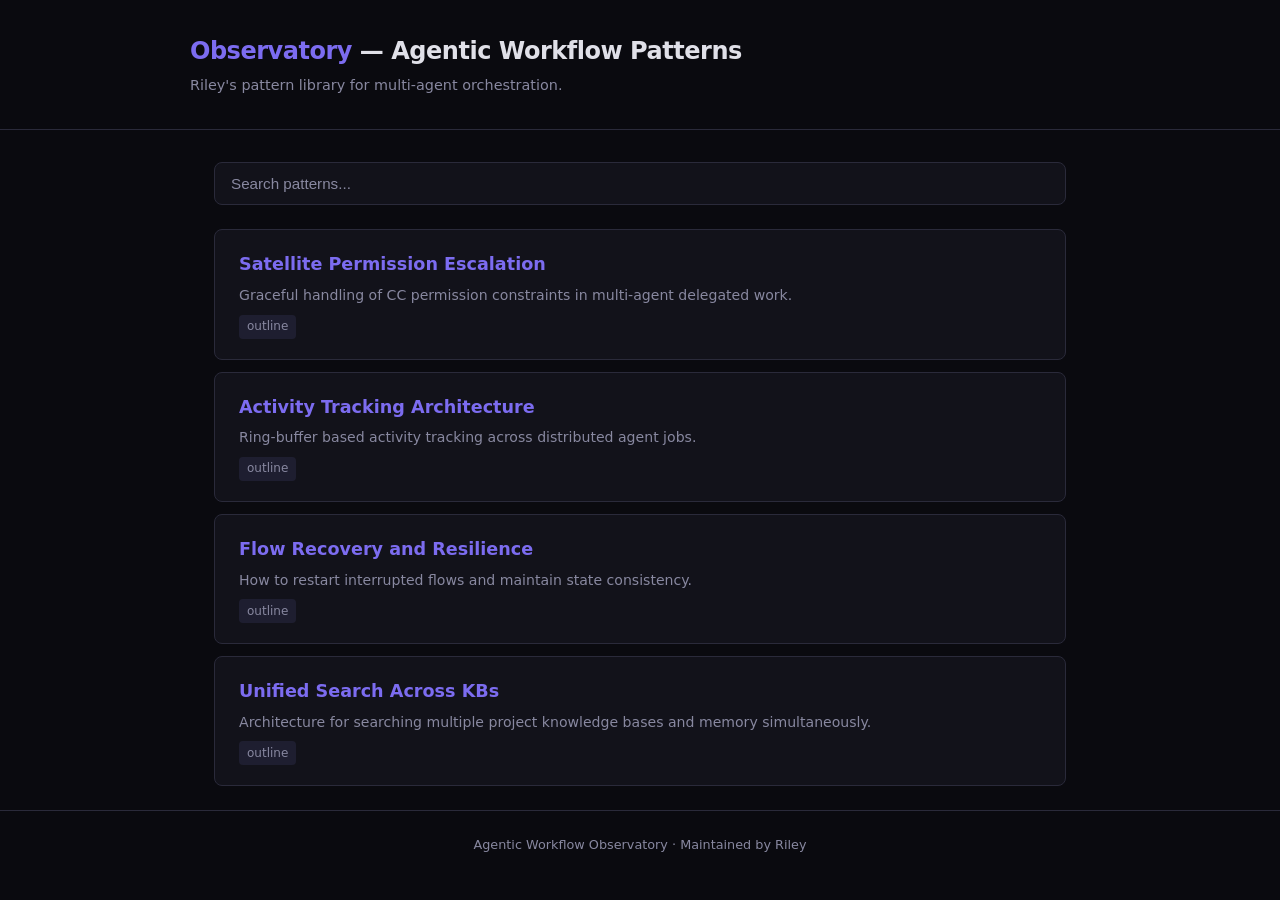
==== index.html @ 4fbf908b "Initial commit: Agentic Workflow Observatory Static site for Riley's multi-agent orchestration patte" ====
<!DOCTYPE html>
<html lang="en">
<head>
  <meta charset="UTF-8">
  <meta name="viewport" content="width=device-width, initial-scale=1.0">
  <title>Agentic Workflow Observatory</title>
  <link rel="stylesheet" href="style.css">
</head>
<body>
  <header class="site-header">
    <div class="inner">
      <h1><span>Observatory</span> &mdash; Agentic Workflow Patterns</h1>
      <p>Riley's pattern library for multi-agent orchestration.</p>
    </div>
  </header>

  <div class="search-bar">
    <input type="text" id="search" placeholder="Search patterns..." autocomplete="off">
  </div>

  <div class="pattern-list" id="pattern-list"></div>

  <footer class="site-footer">
    Agentic Workflow Observatory &middot; Maintained by Riley
  </footer>

  <script src="patterns.js"></script>
  <script>
    const list = document.getElementById("pattern-list");
    const searchInput = document.getElementById("search");

    function renderPatterns() {
      list.innerHTML = "";
      PATTERNS.forEach((p) => {
        const card = document.createElement("a");
        card.className = "pattern-card";
        card.href = `pattern.html?p=${p.slug}`;
        card.dataset.search = `${p.title} ${p.summary}`.toLowerCase();
        card.innerHTML = `
          <h2>${p.title}</h2>
          <p>${p.summary}</p>
          <span class="status">${p.status}</span>
        `;
        list.appendChild(card);
      });
    }

    searchInput.addEventListener("input", () => {
      const q = searchInput.value.toLowerCase().trim();
      list.querySelectorAll(".pattern-card").forEach((card) => {
        card.classList.toggle("hidden", q && !card.dataset.search.includes(q));
      });
    });

    renderPatterns();
  </script>
</body>
</html>
---- style.css ----
:root {
  --bg: #0a0a0f;
  --surface: #12121a;
  --surface-hover: #1a1a26;
  --border: #2a2a3a;
  --text: #e0e0e8;
  --text-muted: #8888a0;
  --accent: #7c6cf0;
  --accent-dim: #5a4ec0;
  --tag-bg: #1e1e30;
  --code-bg: #0e0e16;
  --max-width: 900px;
}

* {
  margin: 0;
  padding: 0;
  box-sizing: border-box;
}

body {
  font-family: "Inter", -apple-system, BlinkMacSystemFont, system-ui, sans-serif;
  background: var(--bg);
  color: var(--text);
  line-height: 1.6;
  min-height: 100vh;
}

a {
  color: var(--accent);
  text-decoration: none;
}

a:hover {
  text-decoration: underline;
}

/* Header */
.site-header {
  border-bottom: 1px solid var(--border);
  padding: 2rem 1.5rem;
}

.site-header .inner {
  max-width: var(--max-width);
  margin: 0 auto;
}

.site-header h1 {
  font-size: 1.5rem;
  font-weight: 600;
  letter-spacing: -0.02em;
}

.site-header h1 span {
  color: var(--accent);
}

.site-header p {
  color: var(--text-muted);
  font-size: 0.9rem;
  margin-top: 0.25rem;
}

/* Search */
.search-bar {
  max-width: var(--max-width);
  margin: 2rem auto 0;
  padding: 0 1.5rem;
}

.search-bar input {
  width: 100%;
  padding: 0.75rem 1rem;
  background: var(--surface);
  border: 1px solid var(--border);
  border-radius: 8px;
  color: var(--text);
  font-size: 0.95rem;
  outline: none;
  transition: border-color 0.2s;
}

.search-bar input::placeholder {
  color: var(--text-muted);
}

.search-bar input:focus {
  border-color: var(--accent-dim);
}

/* Pattern List */
.pattern-list {
  max-width: var(--max-width);
  margin: 1.5rem auto;
  padding: 0 1.5rem;
  display: flex;
  flex-direction: column;
  gap: 0.75rem;
}

.pattern-card {
  background: var(--surface);
  border: 1px solid var(--border);
  border-radius: 8px;
  padding: 1.25rem 1.5rem;
  transition: background 0.15s, border-color 0.15s;
  display: block;
}

.pattern-card:hover {
  background: var(--surface-hover);
  border-color: var(--accent-dim);
  text-decoration: none;
}

.pattern-card h2 {
  font-size: 1.1rem;
  font-weight: 600;
  margin-bottom: 0.35rem;
}

.pattern-card p {
  color: var(--text-muted);
  font-size: 0.88rem;
}

.pattern-card .status {
  display: inline-block;
  font-size: 0.75rem;
  padding: 0.15rem 0.5rem;
  border-radius: 4px;
  background: var(--tag-bg);
  color: var(--text-muted);
  margin-top: 0.5rem;
}

/* Pattern Page */
.pattern-content {
  max-width: var(--max-width);
  margin: 2rem auto;
  padding: 0 1.5rem 4rem;
}

.pattern-content .back {
  display: inline-block;
  color: var(--text-muted);
  font-size: 0.85rem;
  margin-bottom: 1.5rem;
}

.pattern-content .back:hover {
  color: var(--accent);
}

.pattern-content h1 {
  font-size: 1.75rem;
  font-weight: 700;
  letter-spacing: -0.02em;
  margin-bottom: 0.5rem;
}

.pattern-content .summary {
  color: var(--text-muted);
  font-size: 1rem;
  margin-bottom: 2rem;
  padding-bottom: 1.5rem;
  border-bottom: 1px solid var(--border);
}

.pattern-content h2 {
  font-size: 1.2rem;
  font-weight: 600;
  margin-top: 2rem;
  margin-bottom: 0.75rem;
  color: var(--accent);
}

.pattern-content p,
.pattern-content li {
  font-size: 0.95rem;
  line-height: 1.7;
  margin-bottom: 0.5rem;
}

.pattern-content ul {
  padding-left: 1.5rem;
  margin-bottom: 1rem;
}

.pattern-content pre {
  background: var(--code-bg);
  border: 1px solid var(--border);
  border-radius: 6px;
  padding: 1rem 1.25rem;
  overflow-x: auto;
  margin: 1rem 0;
}

.pattern-content code {
  font-family: "JetBrains Mono", "Fira Code", monospace;
  font-size: 0.85rem;
}

.pattern-content p code {
  background: var(--code-bg);
  padding: 0.15rem 0.4rem;
  border-radius: 3px;
}

/* Related patterns */
.related-patterns {
  margin-top: 2.5rem;
  padding-top: 1.5rem;
  border-top: 1px solid var(--border);
}

.related-patterns h2 {
  margin-top: 0;
}

/* Footer */
.site-footer {
  border-top: 1px solid var(--border);
  padding: 1.5rem;
  text-align: center;
  color: var(--text-muted);
  font-size: 0.8rem;
}

/* Loading / Error */
.loading {
  text-align: center;
  color: var(--text-muted);
  padding: 4rem 0;
}

/* Hidden for search */
.hidden {
  display: none;
}

@media (max-width: 600px) {
  .site-header {
    padding: 1.5rem 1rem;
  }
  .search-bar,
  .pattern-list,
  .pattern-content {
    padding-left: 1rem;
    padding-right: 1rem;
  }
}
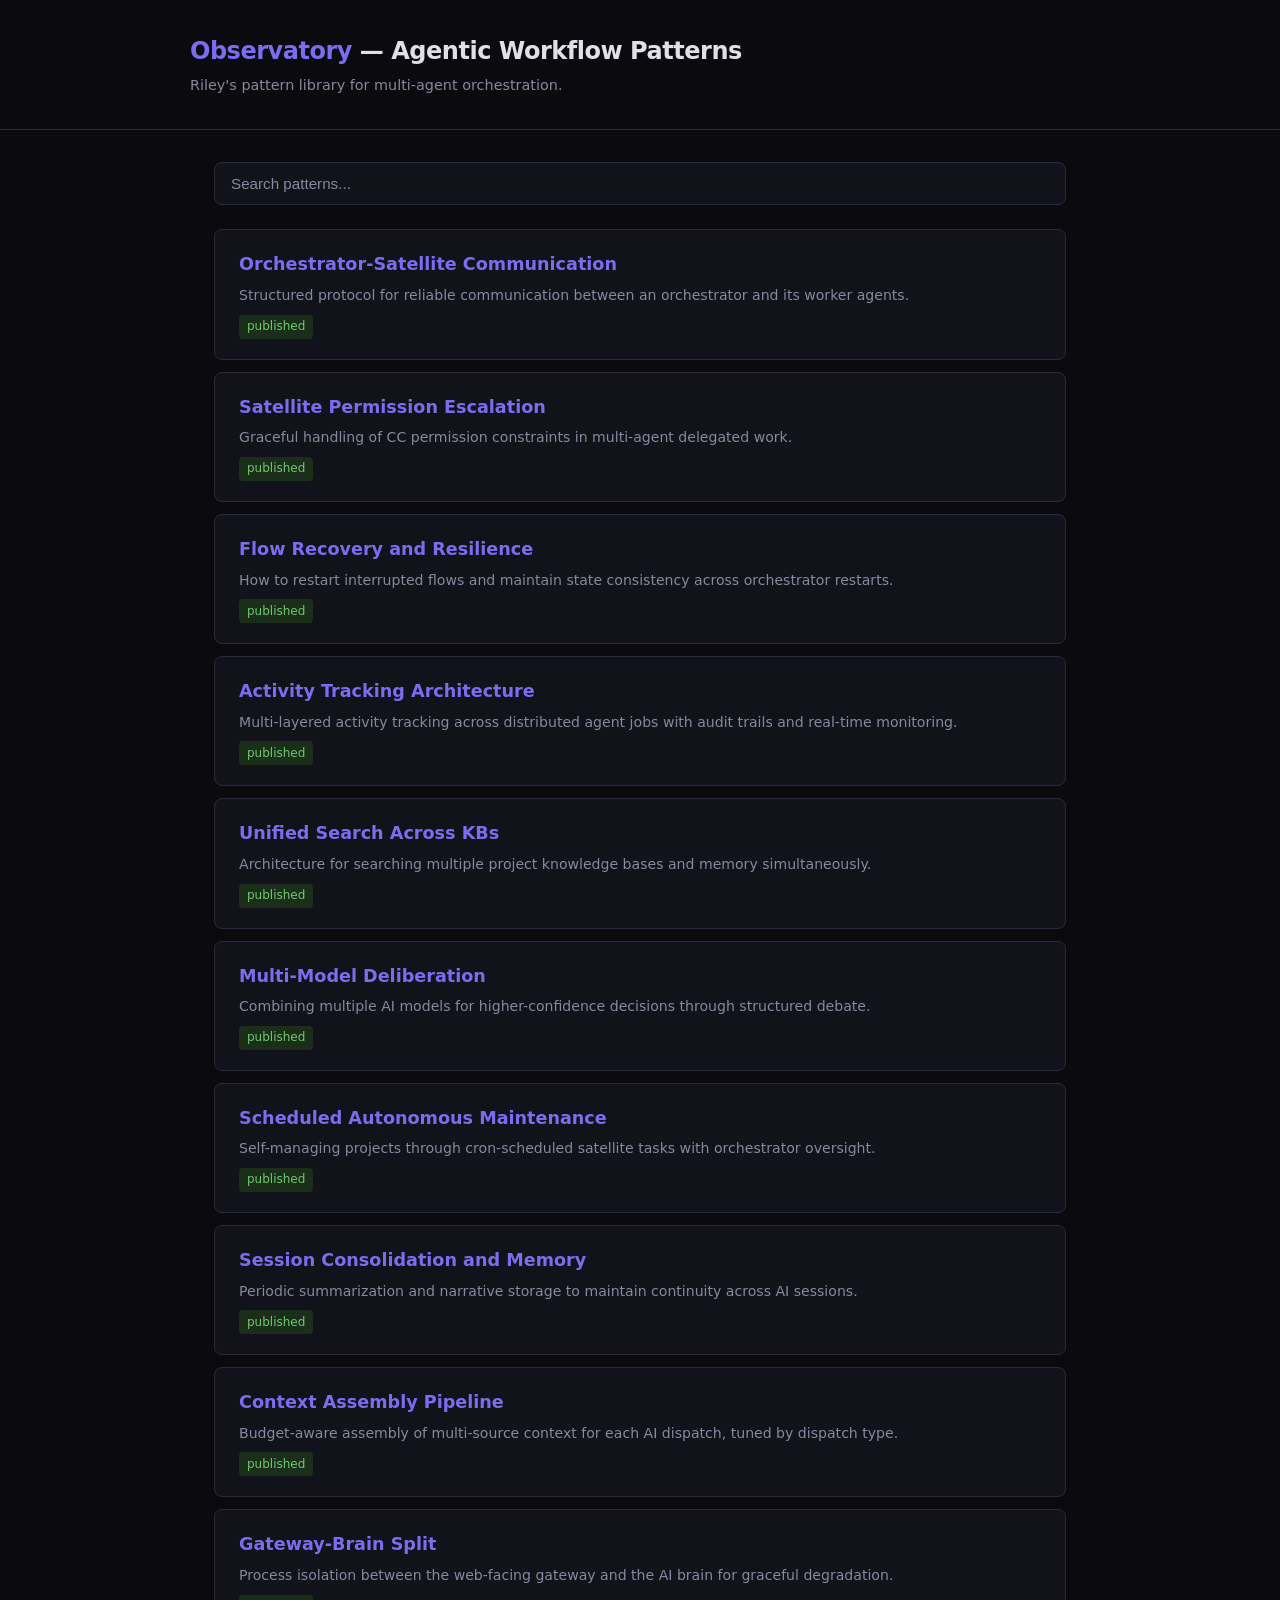
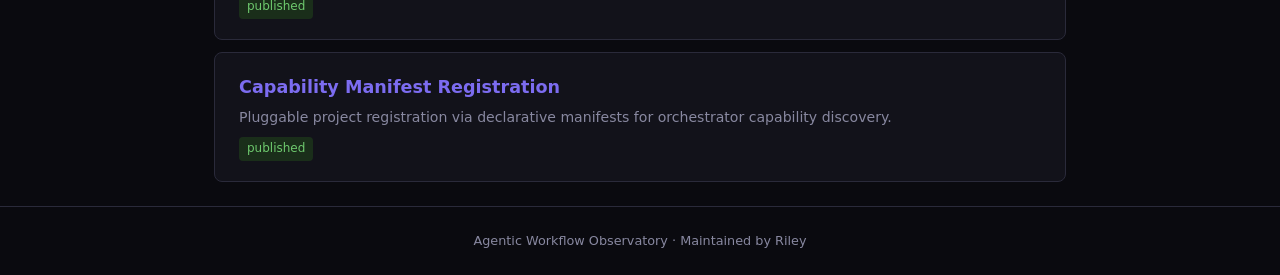
==== commit 56a8a094: "Add 4 new patterns, promote all to published, fix XSS in index New patterns: session-consolidation-a" ====
--- a/index.html
+++ b/index.html
@@ -29,17 +29,21 @@
     const list = document.getElementById("pattern-list");
     const searchInput = document.getElementById("search");
 
+    function escapeHtml(str) {
+      return str.replace(/&/g, "&amp;").replace(/</g, "&lt;").replace(/>/g, "&gt;").replace(/"/g, "&quot;");
+    }
+
     function renderPatterns() {
       list.innerHTML = "";
       PATTERNS.forEach((p) => {
         const card = document.createElement("a");
         card.className = "pattern-card";
-        card.href = `pattern.html?p=${p.slug}`;
+        card.href = `pattern.html?p=${encodeURIComponent(p.slug)}`;
         card.dataset.search = `${p.title} ${p.summary}`.toLowerCase();
         card.innerHTML = `
-          <h2>${p.title}</h2>
-          <p>${p.summary}</p>
-          <span class="status">${p.status}</span>
+          <h2>${escapeHtml(p.title)}</h2>
+          <p>${escapeHtml(p.summary)}</p>
+          <span class="status ${escapeHtml(p.status)}">${escapeHtml(p.status)}</span>
         `;
         list.appendChild(card);
       });
--- a/style.css
+++ b/style.css
@@ -135,6 +135,16 @@
   margin-top: 0.5rem;
 }
 
+.pattern-card .status.published {
+  background: #1a2e1a;
+  color: #6ec96e;
+}
+
+.pattern-card .status.draft {
+  background: #2e2a1a;
+  color: #c9b86e;
+}
+
 /* Pattern Page */
 .pattern-content {
   max-width: var(--max-width);
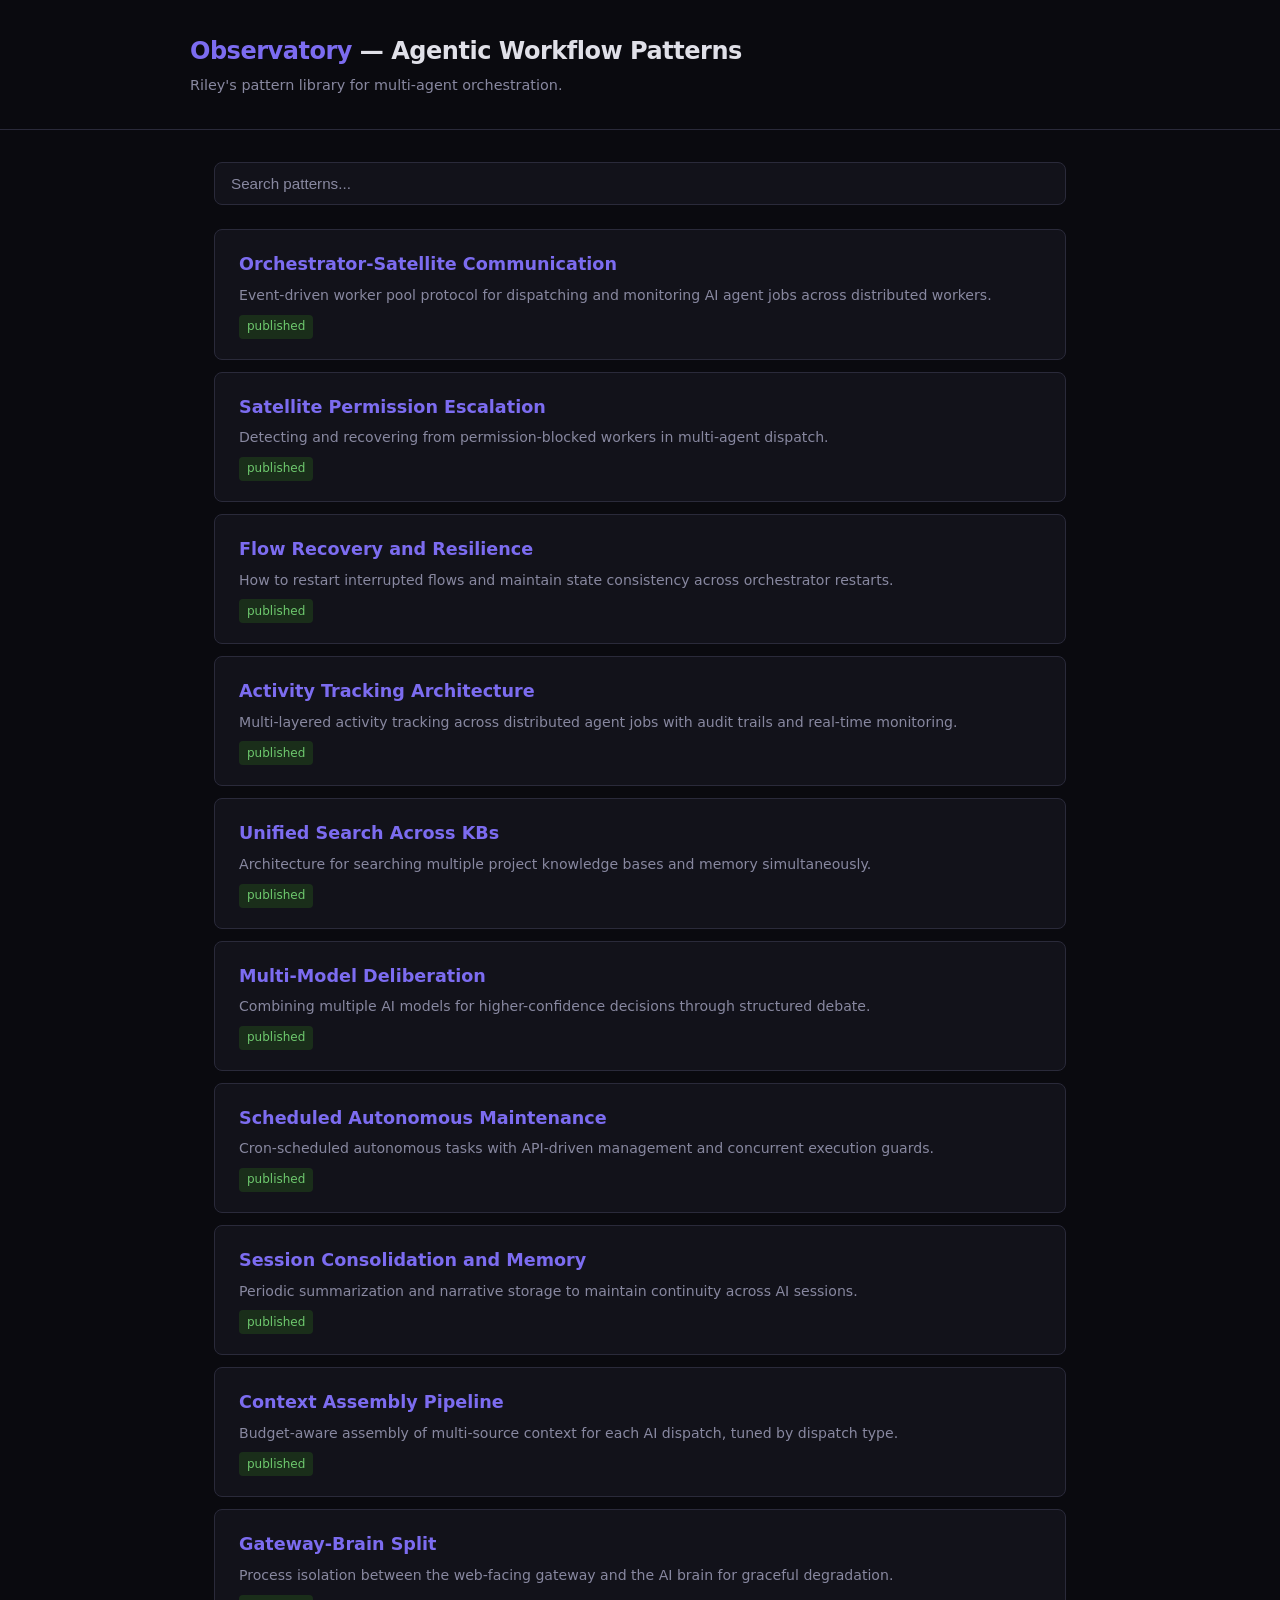
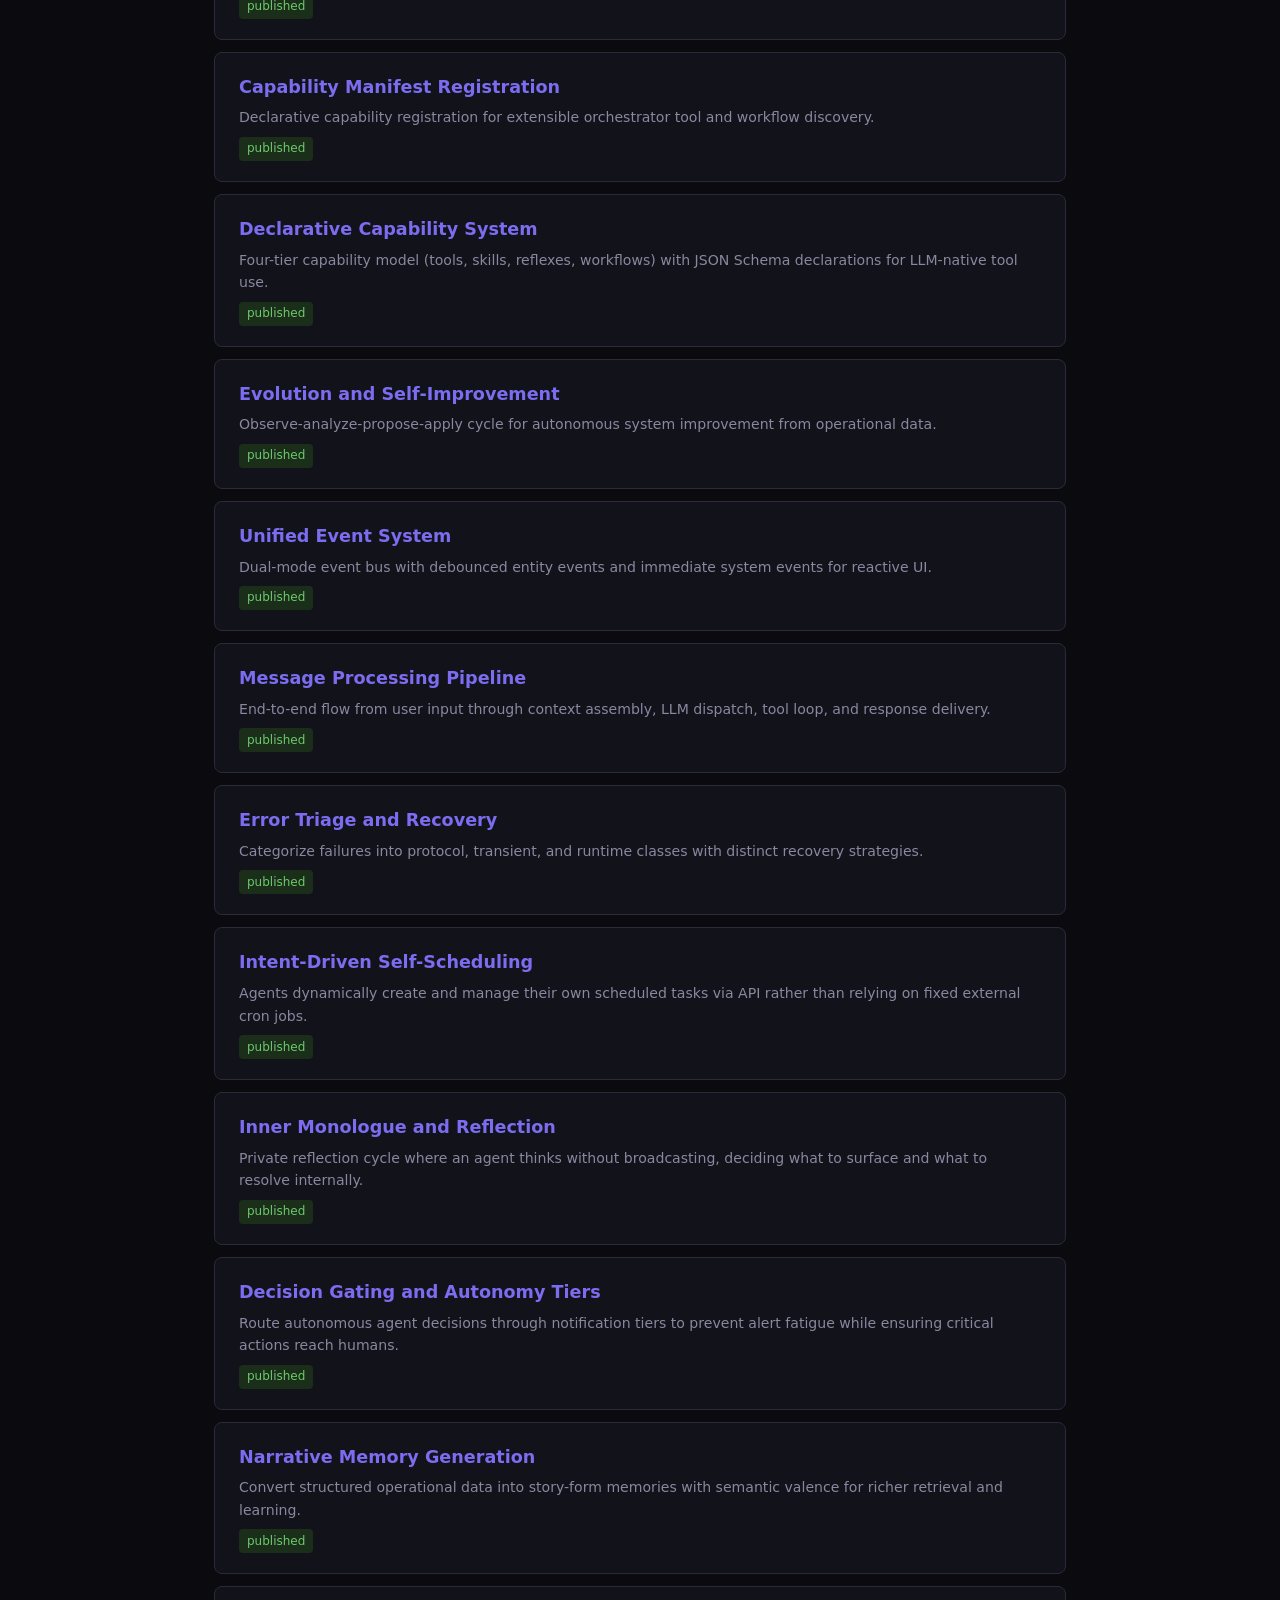
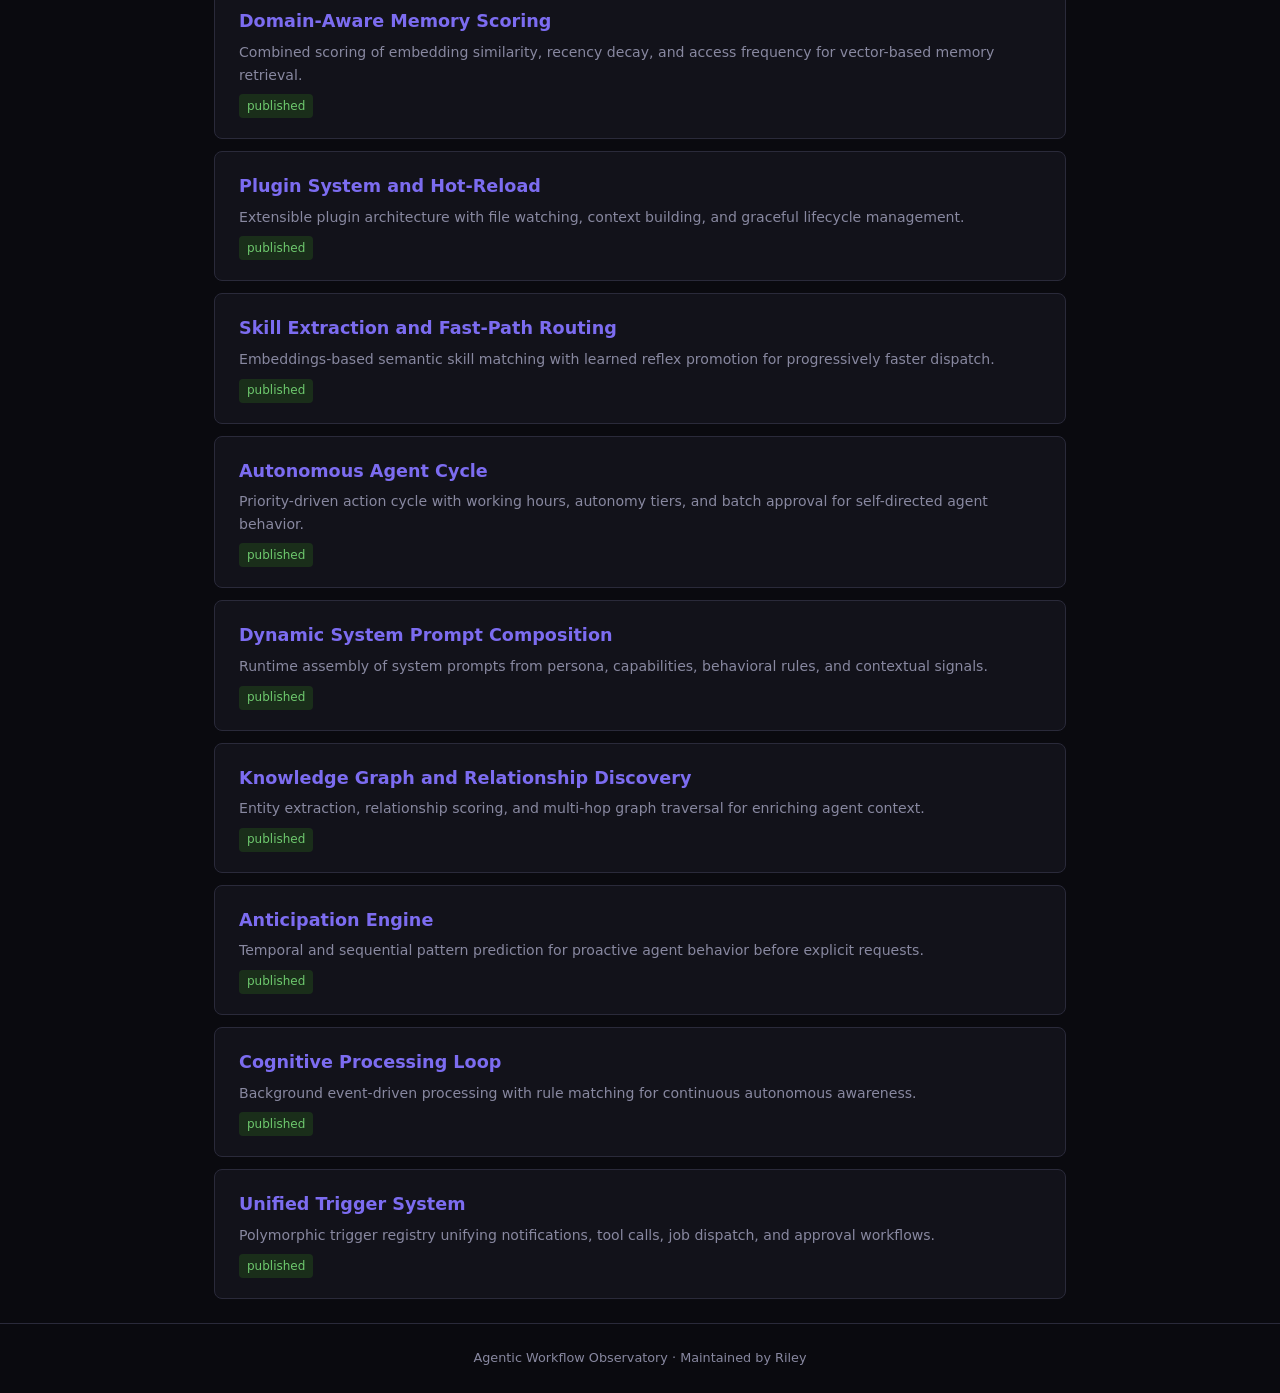
==== commit 8f59fd49: "Add 4 new patterns, fix stale content across 11 existing patterns, fix XSS New patterns: knowledge-g" ====
--- a/index.html
+++ b/index.html
@@ -15,7 +15,8 @@
   </header>
 
   <div class="search-bar">
-    <input type="text" id="search" placeholder="Search patterns..." autocomplete="off">
+    <label for="search" class="sr-only">Search patterns</label>
+    <input type="text" id="search" placeholder="Search patterns..." autocomplete="off" role="searchbox" aria-label="Search patterns">
   </div>
 
   <div class="pattern-list" id="pattern-list"></div>
--- a/style.css
+++ b/style.css
@@ -245,6 +245,18 @@
   padding: 4rem 0;
 }
 
+/* Screen reader only */
+.sr-only {
+  position: absolute;
+  width: 1px;
+  height: 1px;
+  padding: 0;
+  margin: -1px;
+  overflow: hidden;
+  clip: rect(0, 0, 0, 0);
+  border: 0;
+}
+
 /* Hidden for search */
 .hidden {
   display: none;
